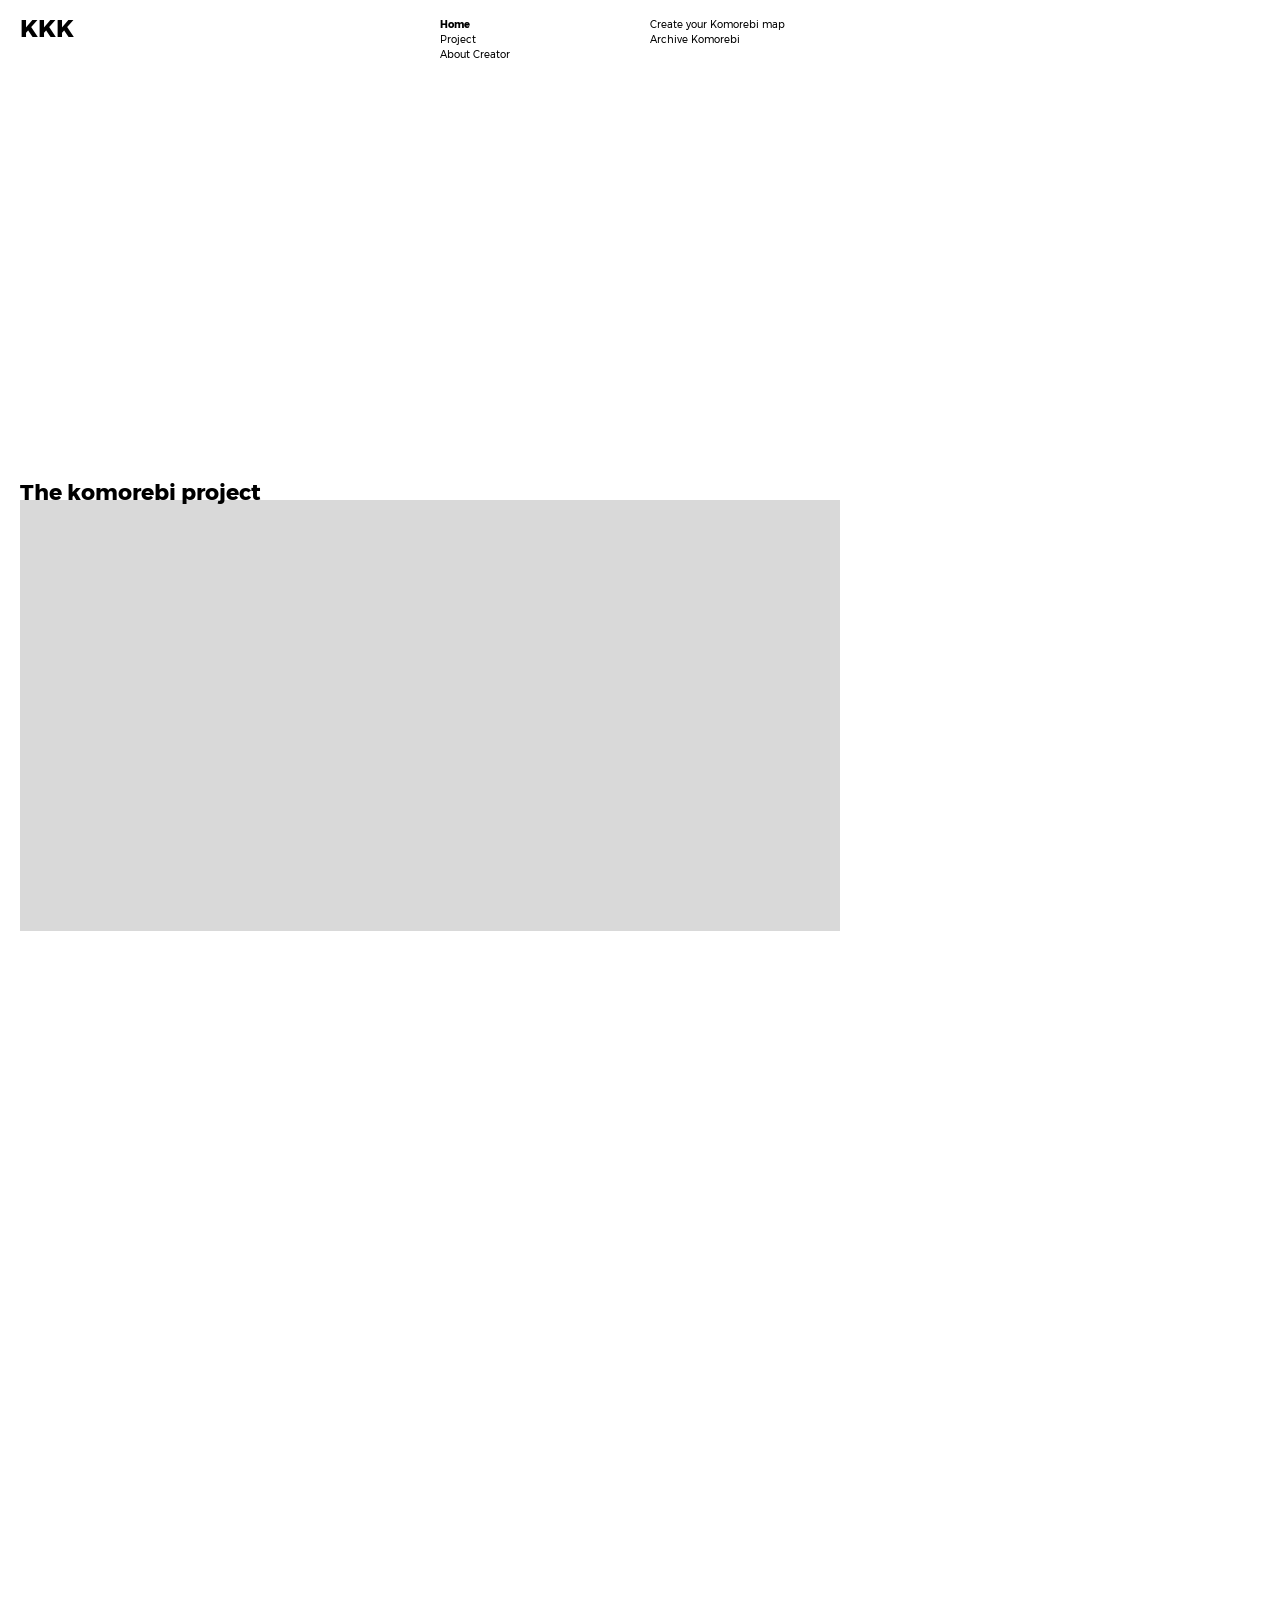
==== index.html @ c62bb5fe "Primer commit - KOMOREBI" ====
<!DOCTYPE html>
<html lang="en">

<head>
    <meta charset="UTF-8">
    <meta name="viewport" content="width=device-width, initial-scale=1.0">

    <title>KOMOREBI — Home</title>

    <link rel="stylesheet" href="style.css">
</head>

<body>

    <!-- ===================================
         NAVEGACIÓN PRINCIPAL
    =================================== -->

    <header class="cabecera">

        <a href="#home" class="logo">KKK</a>

        <nav class="navegacion">

            <div class="grupo-nav">
                <a href="#home" class="activo">Home</a>
                <a href="#project">Project</a>
                <a href="#creator">About Creator</a>
            </div>

            <div class="grupo-nav">
                <a href="generador-mapas/index.html">
                    Create your Komorebi map
                </a>
                <a href="archivo/index.html">Archive Komorebi</a>
            </div>

        </nav>

    </header>

    <main>

        <!-- ===================================
             SECCIÓN 01 — HOME
        =================================== -->

        <section id="home" class="seccion-home">

            <div class="contenido-home">

                <h1>The komorebi project</h1>

                <div class="imagen-home"></div>

            </div>

        </section>

        <!-- ===================================
             SECCIÓN 02 — PROJECT
        =================================== -->

        <section id="project" class="seccion-pendiente">
            <!-- Contenido pendiente -->
        </section>

        <!-- ===================================
             SECCIÓN 03 — ABOUT CREATOR
        =================================== -->

        <section id="creator" class="seccion-pendiente">
            <!-- Contenido pendiente -->
        </section>

    </main>

</body>

</html>
---- style.css ----
/* ===================================
   TIPOGRAFÍAS
=================================== */

@font-face {
    font-family: "Gontserrat";
    src: url("fuentes/Gontserrat-Regular.ttf");
    font-weight: 400;
}

@font-face {
    font-family: "Gontserrat";
    src: url("fuentes/Gontserrat-Bold.ttf");
    font-weight: 700;
}

@font-face {
    font-family: "CxMono";
    src: url("fuentes/CxMonoTrial-Regular.ttf");
    font-weight: 400;
}

@font-face {
    font-family: "CxMono";
    src: url("fuentes/CxMonoTrial-Medium.ttf");
    font-weight: 500;
}


/* ===================================
   CONFIGURACIÓN GENERAL
=================================== */

* {
    box-sizing: border-box;
}

html {
    scroll-behavior: smooth;
}

body {
    margin: 0;
    background: #ffffff;
    color: #000000;
    font-family: "Gontserrat", sans-serif;
}

a {
    color: inherit;
    text-decoration: none;
}


/* ===================================
   CABECERA
=================================== */

.cabecera {
    position: absolute;
    top: 0;
    left: 0;

    width: 100%;
    padding: 17px 20px 0;

    display: grid;
    grid-template-columns: repeat(6, minmax(0, 1fr));
    column-gap: 20px;

    align-items: start;
    z-index: 10;
}

.logo {
    grid-column: 1 / 2;

    font-size: 24px;
    font-weight: 700;
    line-height: 1;
}

.navegacion {
    grid-column: 3 / 7;

    display: grid;
    grid-template-columns: repeat(4, minmax(0, 1fr));
    column-gap: 20px;
}

.grupo-nav {
    display: flex;
    flex-direction: column;
    align-items: flex-start;
}

.grupo-nav:first-child {
    grid-column: 1 / 2;
}

.grupo-nav:last-child {
    grid-column: 2 / 4;
}

.grupo-nav a {
    font-size: 10px;
    font-weight: 400;
    line-height: 15px;
    white-space: nowrap;
}

.grupo-nav a.activo {
    font-weight: 700;
}


/* ===================================
   SECCIÓN HOME
=================================== */

.seccion-home {
    min-height: 100vh;
    padding: 0 20px;

    display: grid;
    grid-template-columns: repeat(6, minmax(0, 1fr));
    column-gap: 20px;
}

.contenido-home {
    grid-column: 1 / 5;

    padding-top: 53.5vh;
}

.contenido-home h1 {
    margin: 0;

    font-size: 22px;
    font-weight: 700;
    line-height: 1;
}

.imagen-home {
    width: 100%;
    aspect-ratio: 870 / 458;

    background-color: #d9d9d9;

    margin-top: -4px;
}


/* ===================================
   SECCIONES FUTURAS
=================================== */

.seccion-pendiente {
    min-height: 100vh;
}


/* ===================================
   ADAPTACIÓN A PANTALLAS PEQUEÑAS
=================================== */

@media (max-width: 800px) {

    .cabecera {
        grid-template-columns: 1fr;
        row-gap: 24px;
        padding: 20px;
    }

    .navegacion {
        grid-column: 1;
        grid-template-columns: 1fr 1fr;
        gap: 20px;
    }

    .grupo-nav:first-child {
        grid-column: 1;
    }

    .grupo-nav:last-child {
        grid-column: 2;
    }

    .grupo-nav a {
        white-space: normal;
    }

    .seccion-home {
        grid-template-columns: 1fr;
    }

    .contenido-home {
        grid-column: 1;
        padding-top: 45vh;
    }
}
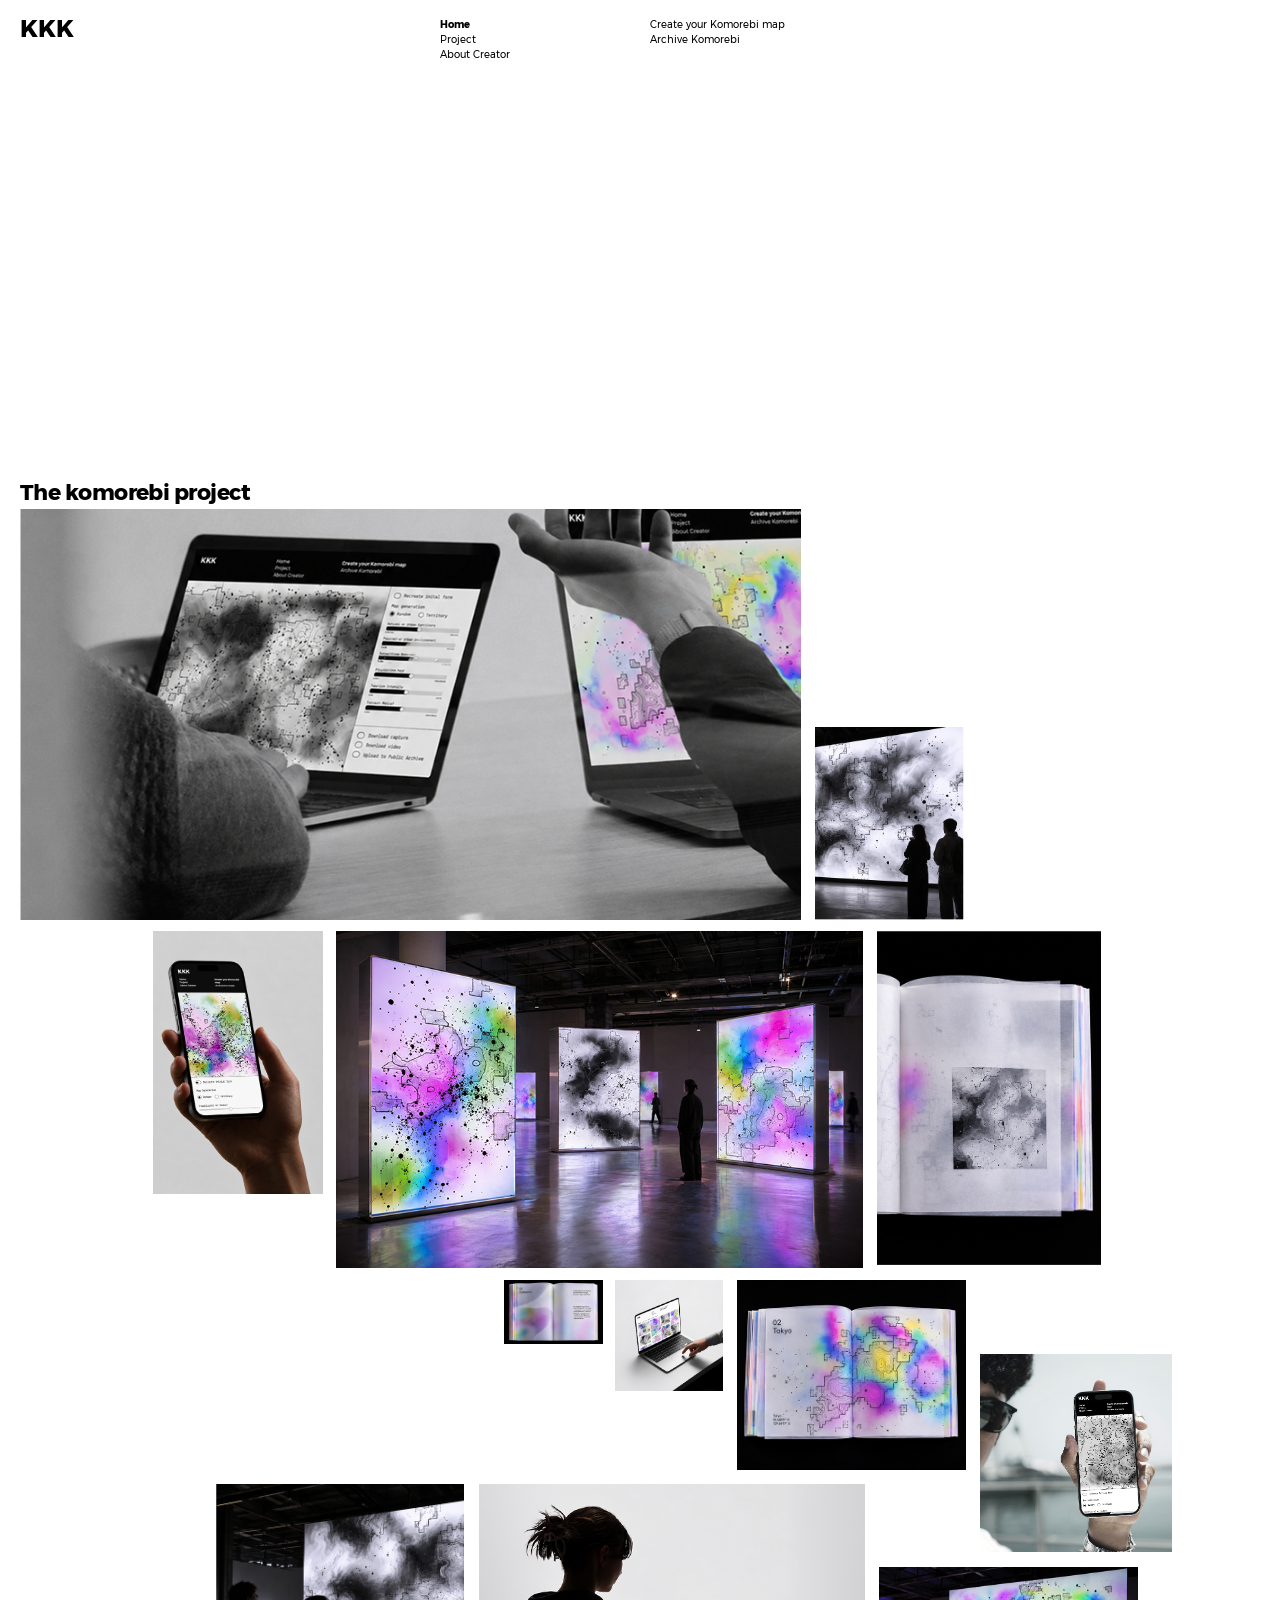
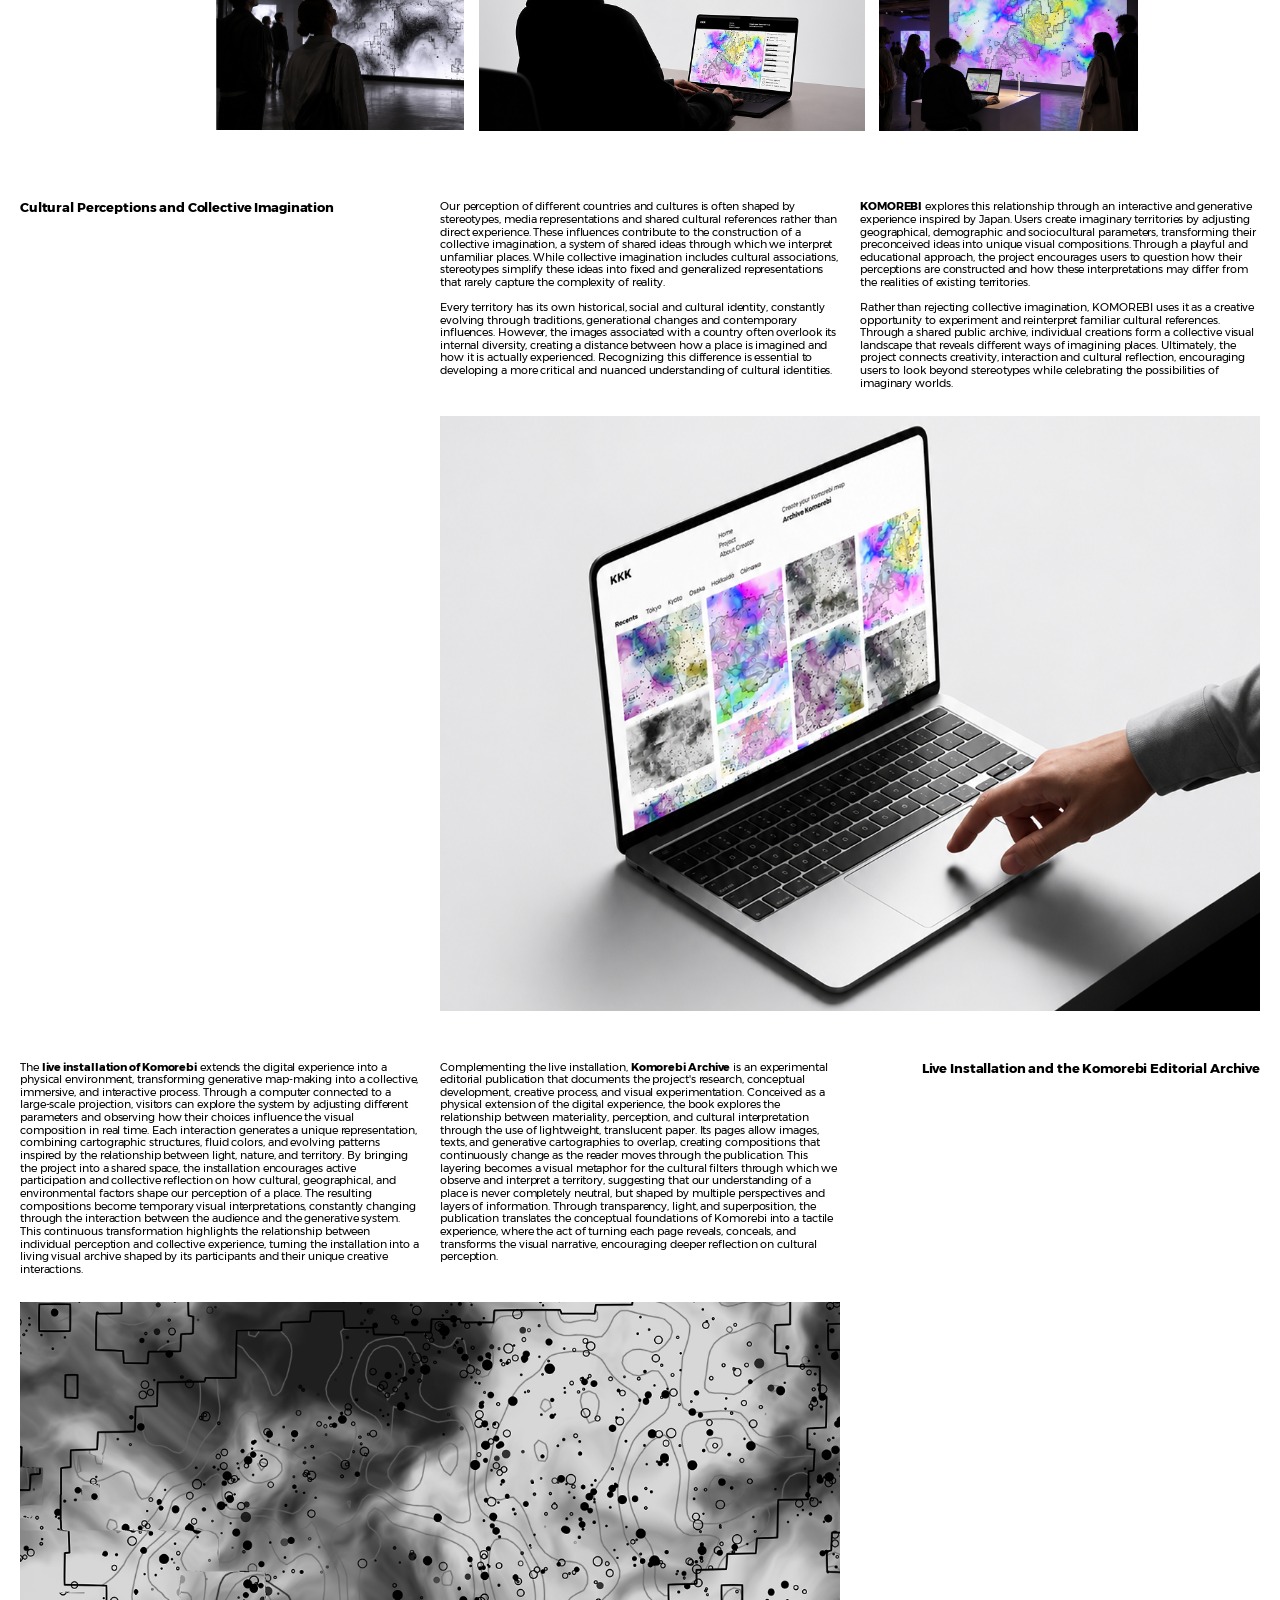
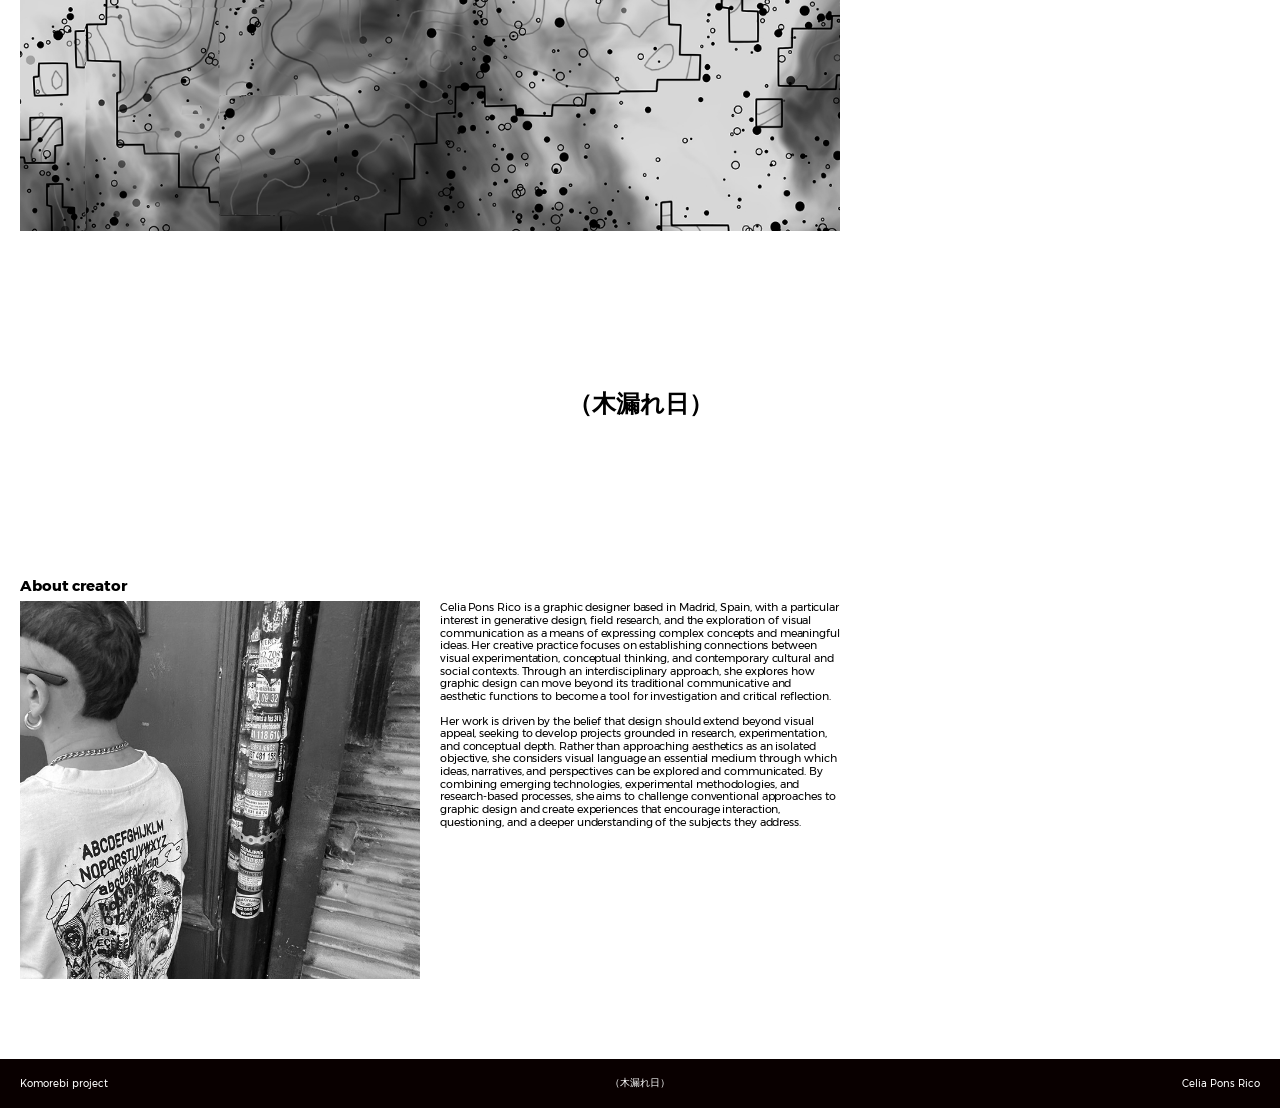
==== commit 5f6de42c: "Actualizacion completa de KOMOREBI" ====
--- a/index.html
+++ b/index.html
@@ -9,22 +9,21 @@
     <title>KOMOREBI — Home</title>
 
     <link rel="stylesheet" href="style.css">
+    <script src="home.js" defer></script>
 </head>
 
 <body>
 
-    <!-- ===================================
-         NAVEGACIÓN PRINCIPAL
-    =================================== -->
-
-    <header class="cabecera">
+    <!-- NAVEGACIÓN PRINCIPAL -->
+
+    <header class="cabecera" id="top">
 
         <a href="#home" class="logo">KKK</a>
 
-        <nav class="navegacion">
+        <nav class="navegacion" aria-label="Main navigation">
 
             <div class="grupo-nav">
-                <a href="#home" class="activo">Home</a>
+                <a href="#home" class="activo" aria-current="page">Home</a>
                 <a href="#project">Project</a>
                 <a href="#creator">About Creator</a>
             </div>
@@ -33,7 +32,10 @@
                 <a href="generador-mapas/index.html">
                     Create your Komorebi map
                 </a>
-                <a href="archivo/index.html">Archive Komorebi</a>
+
+                <a href="archivo/index.html">
+                    Archive Komorebi
+                </a>
             </div>
 
         </nav>
@@ -42,40 +44,415 @@
 
     <main>
 
-        <!-- ===================================
-             SECCIÓN 01 — HOME
-        =================================== -->
-
-        <section id="home" class="seccion-home">
-
-            <div class="contenido-home">
-
-                <h1>The komorebi project</h1>
-
-                <div class="imagen-home"></div>
+        <!-- SECCIÓN 01 — HOME -->
+
+        <section id="home" class="seccion-home contenedor">
+
+            <h1>The komorebi project</h1>
+
+            <div
+                class="collage"
+                aria-label="Visual overview of the Komorebi project">
+
+                <div class="collage-mapa-fondo" aria-hidden="true"></div>
+
+                <img
+                    class="collage-01"
+                    src="imagenes/collage/home-collage-01.jpg"
+                    alt="Komorebi project on digital devices">
+
+                <img
+                    class="collage-02"
+                    src="imagenes/collage/home-collage-02.jpg"
+                    alt="Komorebi mobile experience"
+                    loading="lazy">
+
+                <img
+                    class="collage-03"
+                    src="imagenes/collage/home-collage-03.jpg"
+                    alt="Komorebi installation"
+                    loading="lazy">
+
+                <img
+                    class="collage-04"
+                    src="imagenes/collage/home-collage-04.jpg"
+                    alt="Komorebi editorial archive"
+                    loading="lazy">
+
+                <img
+                    class="collage-05"
+                    src="imagenes/collage/home-collage-05.jpg"
+                    alt="Komorebi digital detail"
+                    loading="lazy">
+
+                <img
+                    class="collage-06"
+                    src="imagenes/collage/home-collage-06.jpg"
+                    alt="Komorebi printed publication"
+                    loading="lazy">
+
+                <img
+                    class="collage-07"
+                    src="imagenes/collage/home-collage-07.jpg"
+                    alt="Komorebi on a smartphone"
+                    loading="lazy">
+
+                <img
+                    class="collage-08"
+                    src="imagenes/collage/home-collage-08.jpg"
+                    alt="Monochrome installation"
+                    loading="lazy">
+
+                <img
+                    class="collage-09"
+                    src="imagenes/collage/home-collage-09.jpg"
+                    alt="Visitor interacting with Komorebi"
+                    loading="lazy">
+
+                <img
+                    class="collage-10"
+                    src="imagenes/collage/home-collage-10.jpg"
+                    alt="Projected Komorebi maps"
+                    loading="lazy">
+
+                <img
+                    class="collage-11"
+                    src="imagenes/collage/home-collage-11.jpg"
+                    alt="Additional Komorebi detail"
+                    loading="lazy">
+
+                <img
+                    class="collage-12"
+                    src="imagenes/collage/home-collage-12.jpg"
+                    alt="Additional installation detail"
+                    loading="lazy">
 
             </div>
 
         </section>
 
-        <!-- ===================================
-             SECCIÓN 02 — PROJECT
-        =================================== -->
-
-        <section id="project" class="seccion-pendiente">
-            <!-- Contenido pendiente -->
+        <div class="espacio-despues-collage" aria-hidden="true"></div>
+
+        <!-- SECCIÓN 02 — PROJECT -->
+
+        <section id="project" class="seccion-proyecto contenedor">
+
+            <div class="texto-editorial">
+
+                <h2>Cultural Perceptions and Collective Imagination</h2>
+
+                <div class="texto-columnas">
+
+                    <div>
+
+                        <p>
+                            Our perception of different countries and cultures
+                            is often shaped by stereotypes, media
+                            representations and shared cultural references
+                            rather than direct experience. These influences
+                            contribute to the construction of a collective
+                            imagination, a system of shared ideas through
+                            which we interpret unfamiliar places. While
+                            collective imagination includes cultural
+                            associations, stereotypes simplify these ideas
+                            into fixed and generalized representations that
+                            rarely capture the complexity of reality.
+                        </p>
+
+                        <p>
+                            Every territory has its own historical, social and
+                            cultural identity, constantly evolving through
+                            traditions, generational changes and contemporary
+                            influences. However, the images associated with
+                            a country often overlook its internal diversity,
+                            creating a distance between how a place is
+                            imagined and how it is actually experienced.
+                            Recognizing this difference is essential to
+                            developing a more critical and nuanced
+                            understanding of cultural identities.
+                        </p>
+
+                    </div>
+
+                    <div>
+
+                        <p>
+                            <strong>KOMOREBI</strong> explores this relationship
+                            through an interactive and generative experience
+                            inspired by Japan. Users create imaginary
+                            territories by adjusting geographical, demographic
+                            and sociocultural parameters, transforming their
+                            preconceived ideas into unique visual compositions.
+                            Through a playful and educational approach,
+                            the project encourages users to question how
+                            their perceptions are constructed and how these
+                            interpretations may differ from the realities
+                            of existing territories.
+                        </p>
+
+                        <p>
+                            Rather than rejecting collective imagination,
+                            KOMOREBI uses it as a creative opportunity to
+                            experiment and reinterpret familiar cultural
+                            references. Through a shared public archive,
+                            individual creations form a collective visual
+                            landscape that reveals different ways of imagining
+                            places. Ultimately, the project connects
+                            creativity, interaction and cultural reflection,
+                            encouraging users to look beyond stereotypes
+                            while celebrating the possibilities of
+                            imaginary worlds.
+                        </p>
+
+                    </div>
+
+                </div>
+
+            </div>
+
+            <!-- CARRUSEL 01 — ORDENADOR -->
+
+            <div
+                class="carrusel carrusel-uno"
+                data-carousel="uno"
+                aria-label="Komorebi digital archive slideshow">
+
+                <img
+                    src="imagenes/carrusel_uno/home-slider-01-01.jpg"
+                    alt="Komorebi archive displayed on a laptop">
+
+            </div>
+
+            <!-- INSTALACIÓN Y ARCHIVO EDITORIAL -->
+
+            <div class="bloque-instalacion">
+
+                <h2>Live Installation and the Komorebi Editorial Archive</h2>
+
+                <div class="texto-columnas">
+
+                    <p>
+                        The <strong>live installation of Komorebi</strong>
+                        extends the digital experience into a physical
+                        environment, transforming generative map-making
+                        into a collective, immersive, and interactive
+                        process. Through a computer connected to a
+                        large-scale projection, visitors can explore the
+                        system by adjusting different parameters and
+                        observing how their choices influence the visual
+                        composition in real time. Each interaction generates
+                        a unique representation, combining cartographic
+                        structures, fluid colors, and evolving patterns
+                        inspired by the relationship between light, nature,
+                        and territory. By bringing the project into a shared
+                        space, the installation encourages active
+                        participation and collective reflection on how
+                        cultural, geographical, and environmental factors
+                        shape our perception of a place. The resulting
+                        compositions become temporary visual
+                        interpretations, constantly changing through the
+                        interaction between the audience and the generative
+                        system. This continuous transformation highlights
+                        the relationship between individual perception and
+                        collective experience, turning the installation into
+                        a living visual archive shaped by its participants
+                        and their unique creative interactions.
+                    </p>
+
+                    <p>
+                        Complementing the live installation,
+                        <strong>Komorebi Archive</strong> is an experimental
+                        editorial publication that documents the project's
+                        research, conceptual development, creative process,
+                        and visual experimentation. Conceived as a physical
+                        extension of the digital experience, the book
+                        explores the relationship between materiality,
+                        perception, and cultural interpretation through
+                        the use of lightweight, translucent paper. Its
+                        pages allow images, texts, and generative
+                        cartographies to overlap, creating compositions
+                        that continuously change as the reader moves
+                        through the publication. This layering becomes
+                        a visual metaphor for the cultural filters through
+                        which we observe and interpret a territory,
+                        suggesting that our understanding of a place is
+                        never completely neutral, but shaped by multiple
+                        perspectives and layers of information. Through
+                        transparency, light, and superposition, the
+                        publication translates the conceptual foundations
+                        of Komorebi into a tactile experience, where the
+                        act of turning each page reveals, conceals, and
+                        transforms the visual narrative, encouraging
+                        deeper reflection on cultural perception.
+                    </p>
+
+                </div>
+
+            </div>
+
+            <!-- CARRUSEL 02 — MAPAS -->
+
+            <div
+                class="carrusel carrusel-dos"
+                data-carousel="dos"
+                aria-label="Generative monochrome map slideshow">
+
+                <img
+                    src="imagenes/carrusel_dos/home-slider-02-01.jpg"
+                    alt="Monochrome generative map">
+
+            </div>
+
+            <!-- ELEMENTO JAPONÉS -->
+
+            <div class="kanji" lang="ja">
+                （木漏れ日）
+            </div>
+
         </section>
 
-        <!-- ===================================
-             SECCIÓN 03 — ABOUT CREATOR
-        =================================== -->
-
-        <section id="creator" class="seccion-pendiente">
-            <!-- Contenido pendiente -->
+        <!-- SECCIÓN 03 — ABOUT CREATOR -->
+
+        <section id="creator" class="seccion-creator contenedor">
+
+            <h2>About creator</h2>
+
+            <div class="creator-layout">
+
+                <img
+                    class="creator-foto"
+                    src="imagenes/img-about-creator.jpg"
+                    alt="Portrait of Celia Pons Rico"
+                    loading="lazy">
+
+                <div class="creator-texto">
+
+                    <p>
+                        Celia Pons Rico is a graphic designer based in
+                        Madrid, Spain, with a particular interest in
+                        generative design, field research, and the
+                        exploration of visual communication as a means
+                        of expressing complex concepts and meaningful
+                        ideas. Her creative practice focuses on
+                        establishing connections between visual
+                        experimentation, conceptual thinking, and
+                        contemporary cultural and social contexts.
+                        Through an interdisciplinary approach, she
+                        explores how graphic design can move beyond
+                        its traditional communicative and aesthetic
+                        functions to become a tool for investigation
+                        and critical reflection.
+                    </p>
+
+                    <p>
+                        Her work is driven by the belief that design
+                        should extend beyond visual appeal, seeking to
+                        develop projects grounded in research,
+                        experimentation, and conceptual depth. Rather
+                        than approaching aesthetics as an isolated
+                        objective, she considers visual language an
+                        essential medium through which ideas, narratives,
+                        and perspectives can be explored and communicated.
+                        By combining emerging technologies, experimental
+                        methodologies, and research-based processes,
+                        she aims to challenge conventional approaches
+                        to graphic design and create experiences that
+                        encourage interaction, questioning, and a deeper
+                        understanding of the subjects they address.
+                    </p>
+
+                </div>
+
+            </div>
+
         </section>
 
     </main>
 
+    <!-- PIE DE PÁGINA -->
+
+    <footer class="pie-pagina">
+
+        <span>Komorebi project</span>
+
+        <span lang="ja">（木漏れ日）</span>
+
+        <span>Celia Pons Rico</span>
+
+    </footer>
+
+    <!-- INTERACCIÓN DEL MAPA DE FONDO DEL COLLAGE -->
+
+    <script>
+        document.addEventListener("DOMContentLoaded", () => {
+            const collage = document.querySelector(".collage");
+            const mapa = collage?.querySelector(".collage-mapa-fondo");
+            const home = document.querySelector(".seccion-home");
+            const cabecera = document.querySelector(".cabecera");
+
+            if (!collage || !mapa || !home) return;
+            if (!window.matchMedia("(hover: hover)").matches) return;
+
+            const imagenesCollage = Array.from(
+                collage.querySelectorAll("img")
+            );
+
+            function actualizarPosicion(evento) {
+                const rectMapa = mapa.getBoundingClientRect();
+
+                const x = evento.clientX - rectMapa.left;
+                const y = evento.clientY - rectMapa.top;
+
+                collage.style.setProperty("--mapa-x", `${x}px`);
+                collage.style.setProperty("--mapa-y", `${y}px`);
+            }
+
+            function comprobarCursor(evento) {
+                const rectMapa = mapa.getBoundingClientRect();
+
+                const limiteSuperior = cabecera
+                    ? cabecera.getBoundingClientRect().bottom
+                    : rectMapa.top;
+
+                const limiteInferior = Math.max(
+                    collage.getBoundingClientRect().bottom,
+                    ...imagenesCollage.map(
+                        imagen => imagen.getBoundingClientRect().bottom
+                    )
+                );
+
+                const dentroHorizontal =
+                    evento.clientX >= rectMapa.left &&
+                    evento.clientX <= rectMapa.right;
+
+                const dentroVertical =
+                    evento.clientY >= limiteSuperior &&
+                    evento.clientY <= limiteInferior;
+
+                if (dentroHorizontal && dentroVertical) {
+                    actualizarPosicion(evento);
+                    collage.classList.add("mapa-activo");
+                } else {
+                    collage.classList.remove("mapa-activo");
+                }
+            }
+
+            document.addEventListener("pointermove", evento => {
+                if (evento.pointerType === "touch") return;
+
+                comprobarCursor(evento);
+            }, { passive: true });
+
+            document.addEventListener("pointerleave", () => {
+                collage.classList.remove("mapa-activo");
+            });
+
+            window.addEventListener("blur", () => {
+                collage.classList.remove("mapa-activo");
+            });
+        });
+    </script>
+
 </body>
 
 </html>
--- a/style.css
+++ b/style.css
@@ -5,32 +5,41 @@
 
 @font-face {
     font-family: "Gontserrat";
-    src: url("fuentes/Gontserrat-Regular.ttf");
+    src: url("fuentes/Gontserrat-Regular.ttf") format("truetype");
     font-weight: 400;
+    font-display: swap;
 }
 
 @font-face {
     font-family: "Gontserrat";
-    src: url("fuentes/Gontserrat-Bold.ttf");
+    src: url("fuentes/Gontserrat-Bold.ttf") format("truetype");
     font-weight: 700;
+    font-display: swap;
 }
 
 @font-face {
     font-family: "CxMono";
-    src: url("fuentes/CxMonoTrial-Regular.ttf");
+    src: url("fuentes/CxMonoTrial-Regular.ttf") format("truetype");
     font-weight: 400;
+    font-display: swap;
 }
 
 @font-face {
     font-family: "CxMono";
-    src: url("fuentes/CxMonoTrial-Medium.ttf");
+    src: url("fuentes/CxMonoTrial-Medium.ttf") format("truetype");
     font-weight: 500;
-}
-
+    font-display: swap;
+}
 
 /* ===================================
    CONFIGURACIÓN GENERAL
 =================================== */
+
+:root {
+    --margen: 20px;
+    --calle: 20px;
+    --columnas: repeat(6, minmax(0, 1fr));
+}
 
 * {
     box-sizing: border-box;
@@ -38,13 +47,23 @@
 
 html {
     scroll-behavior: smooth;
+    scrollbar-width: none;
+    -ms-overflow-style: none;
+}
+
+html::-webkit-scrollbar,
+body::-webkit-scrollbar {
+    display: none;
 }
 
 body {
     margin: 0;
     background: #ffffff;
     color: #000000;
-    font-family: "Gontserrat", sans-serif;
+    font-family: "Gontserrat", Arial, sans-serif;
+    -webkit-font-smoothing: antialiased;
+    scrollbar-width: none;
+    -ms-overflow-style: none;
 }
 
 a {
@@ -52,6 +71,20 @@
     text-decoration: none;
 }
 
+img {
+    display: block;
+    max-width: 100%;
+}
+
+p,
+h1,
+h2 {
+    margin: 0;
+}
+
+.contenedor {
+    margin-inline: var(--margen);
+}
 
 /* ===================================
    CABECERA
@@ -61,21 +94,19 @@
     position: absolute;
     top: 0;
     left: 0;
-
-    width: 100%;
-    padding: 17px 20px 0;
+    right: 0;
+    z-index: 20;
 
     display: grid;
-    grid-template-columns: repeat(6, minmax(0, 1fr));
-    column-gap: 20px;
-
-    align-items: start;
-    z-index: 10;
+    grid-template-columns: var(--columnas);
+    column-gap: var(--calle);
+
+    padding: 17px var(--margen) 25px;
+    background: #ffffff;
 }
 
 .logo {
     grid-column: 1 / 2;
-
     font-size: 24px;
     font-weight: 700;
     line-height: 1;
@@ -83,10 +114,9 @@
 
 .navegacion {
     grid-column: 3 / 7;
-
     display: grid;
     grid-template-columns: repeat(4, minmax(0, 1fr));
-    column-gap: 20px;
+    column-gap: var(--calle);
 }
 
 .grupo-nav {
@@ -114,69 +144,637 @@
     font-weight: 700;
 }
 
-
 /* ===================================
    SECCIÓN HOME
 =================================== */
 
 .seccion-home {
-    min-height: 100vh;
-    padding: 0 20px;
-
-    display: grid;
-    grid-template-columns: repeat(6, minmax(0, 1fr));
-    column-gap: 20px;
-}
-
-.contenido-home {
-    grid-column: 1 / 5;
-
     padding-top: 53.5vh;
 }
 
-.contenido-home h1 {
-    margin: 0;
-
+.seccion-home h1 {
     font-size: 22px;
     font-weight: 700;
     line-height: 1;
-}
-
-.imagen-home {
+    letter-spacing: -0.025em;
+    margin-bottom: 5px;
+}
+
+/* ===================================
+   COLLAGE — DESKTOP
+=================================== */
+
+.collage {
+    --mapa-x: 50%;
+    --mapa-y: 50%;
+    --mapa-radio: 220px;
+
+    position: relative;
     width: 100%;
+    aspect-ratio: 1.32;
+    margin-bottom: clamp(65px, 8vw, 150px);
+
+    isolation: isolate;
+    overflow: visible;
+}
+
+.collage img {
+    position: absolute;
+    display: block;
+    height: auto;
+    max-width: none;
+    object-fit: cover;
+    z-index: 1;
+}
+
+.collage .collage-01 {
+    left: 0;
+    top: 0;
+    width: 63%;
     aspect-ratio: 870 / 458;
-
-    background-color: #d9d9d9;
-
-    margin-top: -4px;
-}
-
-
-/* ===================================
-   SECCIONES FUTURAS
-=================================== */
-
-.seccion-pendiente {
-    min-height: 100vh;
-}
-
-
-/* ===================================
-   ADAPTACIÓN A PANTALLAS PEQUEÑAS
-=================================== */
-
-@media (max-width: 800px) {
+}
+
+.collage .collage-02 {
+    left: 10.7%;
+    top: 45%;
+    width: 13.7%;
+}
+
+.collage .collage-03 {
+    left: 25.5%;
+    top: 45%;
+    width: 42.5%;
+}
+
+.collage .collage-04 {
+    left: 69.15%;
+    top: 45%;
+    width: 18%;
+}
+
+.collage .collage-05 {
+    left: 48%;
+    top: 82.1%;
+    width: 8.7%;
+}
+
+.collage .collage-06 {
+    left: 57.8%;
+    top: 82.1%;
+    width: 18.5%;
+}
+
+.collage .collage-07 {
+    left: 77.4%;
+    top: 90%;
+    width: 15.5%;
+}
+
+.collage .collage-08 {
+    left: 64.1%;
+    top: 23.3%;
+    width: 12%;
+}
+
+.collage .collage-09 {
+    left: 39%;
+    top: 82.1%;
+    width: 8%;
+}
+
+.collage .collage-10 {
+    left: 15.8%;
+    top: 103.75%;
+    width: 20%;
+}
+
+.collage .collage-11 {
+    left: 37%;
+    top: 103.85%;
+    width: 31.15%;
+}
+
+.collage .collage-12 {
+    left: 69.25%;
+    top: 112.7%;
+    width: 20.9%;
+}
+
+/* ===================================
+   MAPA INTERACTIVO DEL COLLAGE
+=================================== */
+
+.collage-mapa-fondo {
+    position: absolute;
+
+    left: calc(-1 * var(--margen));
+    right: calc(-1 * var(--margen));
+    top: calc(-53.5vh + 25px);
+    bottom: -330px;
+
+    z-index: 0;
+
+    background-image: url("imagenes/mapa-fondo.jpg");
+    background-position: center;
+    background-repeat: no-repeat;
+    background-size: cover;
+
+    pointer-events: none;
+    opacity: 0;
+
+    -webkit-mask-image: radial-gradient(
+        circle var(--mapa-radio) at var(--mapa-x) var(--mapa-y),
+        #000 0%,
+        #000 30%,
+        rgba(0, 0, 0, 0.85) 48%,
+        rgba(0, 0, 0, 0.45) 72%,
+        transparent 100%
+    );
+
+    mask-image: radial-gradient(
+        circle var(--mapa-radio) at var(--mapa-x) var(--mapa-y),
+        #000 0%,
+        #000 30%,
+        rgba(0, 0, 0, 0.85) 48%,
+        rgba(0, 0, 0, 0.45) 72%,
+        transparent 100%
+    );
+
+    transition: opacity 0.2s ease;
+}
+
+.collage.mapa-activo .collage-mapa-fondo {
+    opacity: 1;
+}
+
+.espacio-despues-collage {
+    height: 250px;
+}
+
+/* ===================================
+   SECCIÓN PROJECT
+=================================== */
+
+.seccion-proyecto {
+    display: grid;
+    grid-template-columns: var(--columnas);
+    column-gap: var(--calle);
+}
+
+/* ===================================
+   TEXTO EDITORIAL
+=================================== */
+
+.texto-editorial {
+    grid-column: 1 / -1;
+
+    display: grid;
+    grid-template-columns: var(--columnas);
+    column-gap: var(--calle);
+    align-items: start;
+
+    margin-bottom: 27px;
+}
+
+.texto-editorial h2 {
+    grid-column: 1 / 3;
+    font-size: 13px;
+    font-weight: 700;
+    line-height: 1.15;
+    letter-spacing: -0.01em;
+}
+
+.texto-editorial .texto-columnas {
+    grid-column: 3 / 7;
+
+    display: grid;
+    grid-template-columns: repeat(2, minmax(0, 1fr));
+    column-gap: var(--calle);
+    align-items: start;
+}
+
+.texto-columnas {
+    display: grid;
+    grid-template-columns: repeat(2, minmax(0, 1fr));
+    gap: var(--calle);
+}
+
+.texto-columnas p,
+.creator-texto p {
+    font-size: 11px;
+    line-height: 1.15;
+    letter-spacing: -0.008em;
+}
+
+.texto-columnas p + p,
+.creator-texto p + p {
+    margin-top: 1.1em;
+}
+
+/* ===================================
+   CARRUSELES AUTOMÁTICOS
+=================================== */
+
+.carrusel {
+    position: relative;
+    overflow: hidden;
+    background: #eeeeee;
+}
+
+.carrusel img {
+    position: absolute;
+    inset: 0;
+
+    width: 100%;
+    height: 100%;
+    object-fit: cover;
+
+    opacity: 0;
+    transition: opacity 0.8s ease;
+}
+
+.carrusel img.visible {
+    opacity: 1;
+}
+
+.carrusel-uno {
+    grid-column: 3 / 7;
+    width: 100%;
+    aspect-ratio: 1.38;
+    margin-bottom: 50px;
+}
+
+/* ===================================
+   INSTALACIÓN Y ARCHIVO EDITORIAL
+=================================== */
+
+.bloque-instalacion {
+    grid-column: 1 / -1;
+
+    display: grid;
+    grid-template-columns: var(--columnas);
+    column-gap: var(--calle);
+    align-items: start;
+
+    margin-bottom: 27px;
+}
+
+.bloque-instalacion h2 {
+    grid-column: 5 / 7;
+    grid-row: 1;
+
+    margin: 0;
+    text-align: right;
+    font-size: 13px;
+    font-weight: 700;
+    line-height: 1.15;
+    letter-spacing: -0.01em;
+}
+
+.bloque-instalacion .texto-columnas {
+    grid-column: 1 / 5;
+    grid-row: 1;
+
+    display: grid;
+    grid-template-columns: repeat(2, minmax(0, 1fr));
+    column-gap: var(--calle);
+    align-items: start;
+}
+
+.bloque-instalacion .texto-columnas p {
+    margin: 0;
+    font-size: 11px;
+    line-height: 1.15;
+    letter-spacing: -0.008em;
+}
+
+.bloque-instalacion .texto-columnas > :first-child {
+    grid-column: 1;
+}
+
+.bloque-instalacion .texto-columnas > :nth-child(2) {
+    grid-column: 2;
+    margin-top: 0;
+}
+
+/* ===================================
+   CARRUSEL 02
+=================================== */
+
+.carrusel-dos {
+    grid-column: 1 / 5;
+    width: 100%;
+    aspect-ratio: 1.55;
+}
+
+/* ===================================
+   ELEMENTO JAPONÉS
+=================================== */
+
+.kanji {
+    grid-column: 1 / -1;
+
+    display: flex;
+    justify-content: center;
+    align-items: center;
+
+    min-height: clamp(200px, 27vw, 420px);
+
+    font-size: 24px;
+    font-weight: 700;
+}
+
+/* ===================================
+   ABOUT CREATOR
+=================================== */
+
+.seccion-creator {
+    padding-bottom: 80px;
+}
+
+.seccion-creator h2 {
+    font-size: 15px;
+    font-weight: 700;
+    line-height: 1.15;
+    margin-bottom: 7px;
+}
+
+.creator-layout {
+    display: grid;
+    grid-template-columns: var(--columnas);
+    column-gap: var(--calle);
+    align-items: start;
+}
+
+.creator-foto {
+    grid-column: 1 / 3;
+    width: 100%;
+    height: auto;
+    aspect-ratio: 1.06;
+    object-fit: cover;
+}
+
+.creator-texto {
+    grid-column: 3 / 5;
+    min-width: 0;
+}
+
+.creator-texto p {
+    font-size: 11px;
+    line-height: 1.15;
+    letter-spacing: -0.008em;
+    margin: 0;
+    text-align: left;
+}
+
+.creator-texto p + p {
+    margin-top: 1.1em;
+}
+
+/* ===================================
+   FOOTER
+=================================== */
+
+.pie-pagina {
+    min-height: 49px;
+    padding: 15px var(--margen);
+
+    background: #090000;
+    color: #ffffff;
+
+    display: grid;
+    grid-template-columns: 1fr 1fr 1fr;
+    gap: 20px;
+    align-items: center;
+
+    font-size: 10px;
+}
+
+.pie-pagina span:nth-child(2) {
+    text-align: center;
+}
+
+.pie-pagina span:nth-child(3) {
+    text-align: right;
+}
+
+/* ===================================
+   TABLET — 701px A 1100px
+=================================== */
+
+@media (min-width: 701px) and (max-width: 1100px) {
+
+    :root {
+        --margen: 16px;
+        --calle: 14px;
+    }
+
+    .cabecera {
+        grid-template-columns: repeat(6, minmax(0, 1fr));
+    }
+
+    .navegacion {
+        grid-column: 3 / 7;
+    }
+
+    .grupo-nav a {
+        font-size: 10px;
+    }
+
+    .seccion-home {
+        padding-top: 40vh;
+    }
+
+    .seccion-home h1 {
+        font-size: 20px;
+    }
+
+    /* COLLAGE TABLET */
+
+    .collage {
+        --mapa-radio: 170px;
+
+        display: grid;
+        grid-template-columns: repeat(6, minmax(0, 1fr));
+        gap: 10px;
+        align-items: start;
+
+        aspect-ratio: auto;
+        margin-bottom: 0;
+    }
+
+    .collage img {
+        position: static;
+        width: 100%;
+        height: auto;
+        max-width: 100%;
+        aspect-ratio: auto;
+        object-fit: contain;
+    }
+
+    .collage .collage-01 {
+        grid-column: 1 / 5;
+        width: 100%;
+    }
+
+    .collage .collage-02 {
+        grid-column: 1 / 2;
+        width: 100%;
+    }
+
+    .collage .collage-03 {
+        grid-column: 2 / 5;
+        width: 100%;
+    }
+
+    .collage .collage-04 {
+        grid-column: 5 / 7;
+        width: 100%;
+    }
+
+    .collage .collage-05 {
+        grid-column: 3 / 4;
+        width: 100%;
+    }
+
+    .collage .collage-06 {
+        grid-column: 4 / 6;
+        width: 100%;
+    }
+
+    .collage .collage-07 {
+        grid-column: 6 / 7;
+        width: 100%;
+    }
+
+    .collage .collage-08 {
+        grid-column: 1 / 3;
+        width: 100%;
+    }
+
+    .collage .collage-09 {
+        grid-column: 3 / 4;
+        width: 100%;
+    }
+
+    .collage .collage-10 {
+        grid-column: 1 / 3;
+        width: 100%;
+    }
+
+    .collage .collage-11 {
+        grid-column: 3 / 5;
+        width: 100%;
+    }
+
+    .collage .collage-12 {
+        grid-column: 5 / 7;
+        width: 100%;
+    }
+
+    .collage-mapa-fondo {
+        top: calc(-40vh + 25px);
+    }
+
+    .espacio-despues-collage {
+        height: 90px;
+    }
+
+    /* TEXTOS */
+
+    .texto-editorial {
+        grid-template-columns: repeat(6, minmax(0, 1fr));
+        column-gap: var(--calle);
+    }
+
+    .texto-editorial h2 {
+        font-size: 12px;
+    }
+
+    .texto-columnas p,
+    .creator-texto p {
+        font-size: 11px;
+        line-height: 1.2;
+    }
+
+    /* CARRUSEL 01 */
+
+    .carrusel-uno {
+        grid-column: 3 / 7;
+        width: 100%;
+        aspect-ratio: 1.65;
+        margin-bottom: 50px;
+    }
+
+    /* INSTALACIÓN Y ARCHIVO */
+
+    .bloque-instalacion {
+        grid-column: 1 / -1;
+
+        display: grid;
+        grid-template-columns: repeat(6, minmax(0, 1fr));
+        column-gap: var(--calle);
+        align-items: start;
+    }
+
+    .bloque-instalacion h2 {
+        grid-column: 5 / 7;
+        grid-row: 1;
+        text-align: right;
+        font-size: 12px;
+    }
+
+    .bloque-instalacion .texto-columnas {
+        grid-column: 1 / 5;
+        grid-row: 1;
+
+        grid-template-columns: repeat(2, minmax(0, 1fr));
+        column-gap: var(--calle);
+    }
+
+    .bloque-instalacion .texto-columnas p {
+        font-size: 11px;
+        line-height: 1.2;
+    }
+
+    .carrusel-dos {
+        grid-column: 1 / 5;
+        width: 100%;
+    }
+
+    .seccion-creator h2 {
+        font-size: 13px;
+    }
+}
+
+/* ===================================
+   MÓVIL — HASTA 700px
+=================================== */
+
+@media (max-width: 700px) {
+
+    :root {
+        --margen: 14px;
+        --calle: 10px;
+    }
+
+    /* CABECERA */
 
     .cabecera {
         grid-template-columns: 1fr;
-        row-gap: 24px;
-        padding: 20px;
+        gap: 16px;
+        padding: 16px var(--margen) 25px;
+    }
+
+    .logo {
+        grid-column: 1;
+        font-size: 22px;
     }
 
     .navegacion {
         grid-column: 1;
         grid-template-columns: 1fr 1fr;
-        gap: 20px;
+        gap: 15px;
     }
 
     .grupo-nav:first-child {
@@ -188,15 +786,256 @@
     }
 
     .grupo-nav a {
+        font-size: 10px;
         white-space: normal;
     }
 
+    /* HOME */
+
     .seccion-home {
+        padding-top: 250px;
+    }
+
+    .seccion-home h1 {
+        font-size: 20px;
+        margin-bottom: 10px;
+    }
+
+    /* COLLAGE MÓVIL */
+
+    .collage {
+        --mapa-radio: 120px;
+
+        display: grid;
+        grid-template-columns: repeat(2, minmax(0, 1fr));
+        gap: 8px;
+        align-items: start;
+
+        aspect-ratio: auto;
+        margin-bottom: 0;
+    }
+
+    .collage img {
+        position: static;
+        width: 100%;
+        height: auto;
+        max-width: 100%;
+        aspect-ratio: auto;
+        object-fit: contain;
+    }
+
+    .collage .collage-01 {
+        grid-column: 1 / -1;
+        width: 100%;
+    }
+
+    .collage .collage-02 {
+        grid-column: 1;
+        width: 100%;
+    }
+
+    .collage .collage-03 {
+        grid-column: 1 / -1;
+        width: 100%;
+    }
+
+    .collage .collage-04 {
+        grid-column: 2;
+        width: 100%;
+    }
+
+    .collage .collage-05 {
+        grid-column: 1;
+        width: 100%;
+    }
+
+    .collage .collage-06 {
+        grid-column: 1 / -1;
+        width: 100%;
+    }
+
+    .collage .collage-07 {
+        grid-column: 2;
+        width: 100%;
+    }
+
+    .collage .collage-08 {
+        grid-column: 1;
+        width: 100%;
+    }
+
+    .collage .collage-09 {
+        grid-column: 2;
+        width: 100%;
+    }
+
+    .collage .collage-10 {
+        grid-column: 1;
+        width: 100%;
+    }
+
+    .collage .collage-11 {
+        grid-column: 1 / -1;
+        width: 100%;
+    }
+
+    .collage .collage-12 {
+        grid-column: 1 / -1;
+        width: 100%;
+    }
+
+    .collage-mapa-fondo {
+        top: -220px;
+    }
+
+    .espacio-despues-collage {
+        height: 65px;
+    }
+
+    /* PROJECT */
+
+    .seccion-proyecto {
         grid-template-columns: 1fr;
     }
 
-    .contenido-home {
+    .texto-editorial {
+        display: block;
+        margin-bottom: 30px;
+    }
+
+    .texto-editorial h2 {
+        font-size: 14px;
+        margin-bottom: 18px;
+    }
+
+    .texto-editorial .texto-columnas,
+    .texto-columnas {
+        display: grid;
+        grid-template-columns: 1fr;
+        gap: 20px;
+    }
+
+    .texto-columnas p,
+    .creator-texto p {
+        font-size: 13px;
+        line-height: 1.3;
+        letter-spacing: 0;
+    }
+
+    .texto-columnas p + p,
+    .creator-texto p + p {
+        margin-top: 1em;
+    }
+
+    /* CARRUSELES */
+
+    .carrusel-uno,
+    .carrusel-dos {
         grid-column: 1;
-        padding-top: 45vh;
-    }
-}
+        width: 100%;
+        aspect-ratio: 1.1;
+    }
+
+    .carrusel-uno {
+        margin-bottom: 30px;
+    }
+
+    /* INSTALACIÓN Y ARCHIVO */
+
+    .bloque-instalacion {
+        grid-column: 1;
+
+        display: flex;
+        flex-direction: column;
+        gap: 18px;
+
+        margin-bottom: 30px;
+    }
+
+    .bloque-instalacion h2 {
+        order: 0;
+        width: 100%;
+        text-align: right;
+        font-size: 14px;
+        line-height: 1.2;
+    }
+
+    .bloque-instalacion .texto-columnas {
+        order: 1;
+        width: 100%;
+
+        display: grid;
+        grid-template-columns: 1fr;
+        gap: 20px;
+    }
+
+    .bloque-instalacion .texto-columnas > :first-child,
+    .bloque-instalacion .texto-columnas > :nth-child(2) {
+        grid-column: 1;
+    }
+
+    .bloque-instalacion .texto-columnas p {
+        font-size: 13px;
+        line-height: 1.3;
+        letter-spacing: 0;
+    }
+
+    /* ELEMENTO JAPONÉS */
+
+    .kanji {
+        grid-column: 1;
+        min-height: 270px;
+        font-size: 18px;
+    }
+
+    /* ABOUT CREATOR */
+
+    .seccion-creator {
+        padding-bottom: 45px;
+    }
+
+    .seccion-creator h2 {
+        font-size: 14px;
+        margin-bottom: 10px;
+    }
+
+    .creator-layout {
+        display: block;
+    }
+
+    .creator-foto {
+        width: 100%;
+        aspect-ratio: 1.1;
+        margin-bottom: 20px;
+    }
+
+    /* FOOTER */
+
+    .pie-pagina {
+        font-size: 9px;
+        gap: 8px;
+        padding: 15px var(--margen);
+    }
+}
+
+/* ===================================
+   ACCESIBILIDAD
+=================================== */
+
+@media (hover: none) {
+    .collage-mapa-fondo {
+        display: none;
+    }
+}
+
+@media (prefers-reduced-motion: reduce) {
+
+    html {
+        scroll-behavior: auto;
+    }
+
+    .carrusel img,
+    .collage-mapa-fondo {
+        transition: none;
+    }
+}
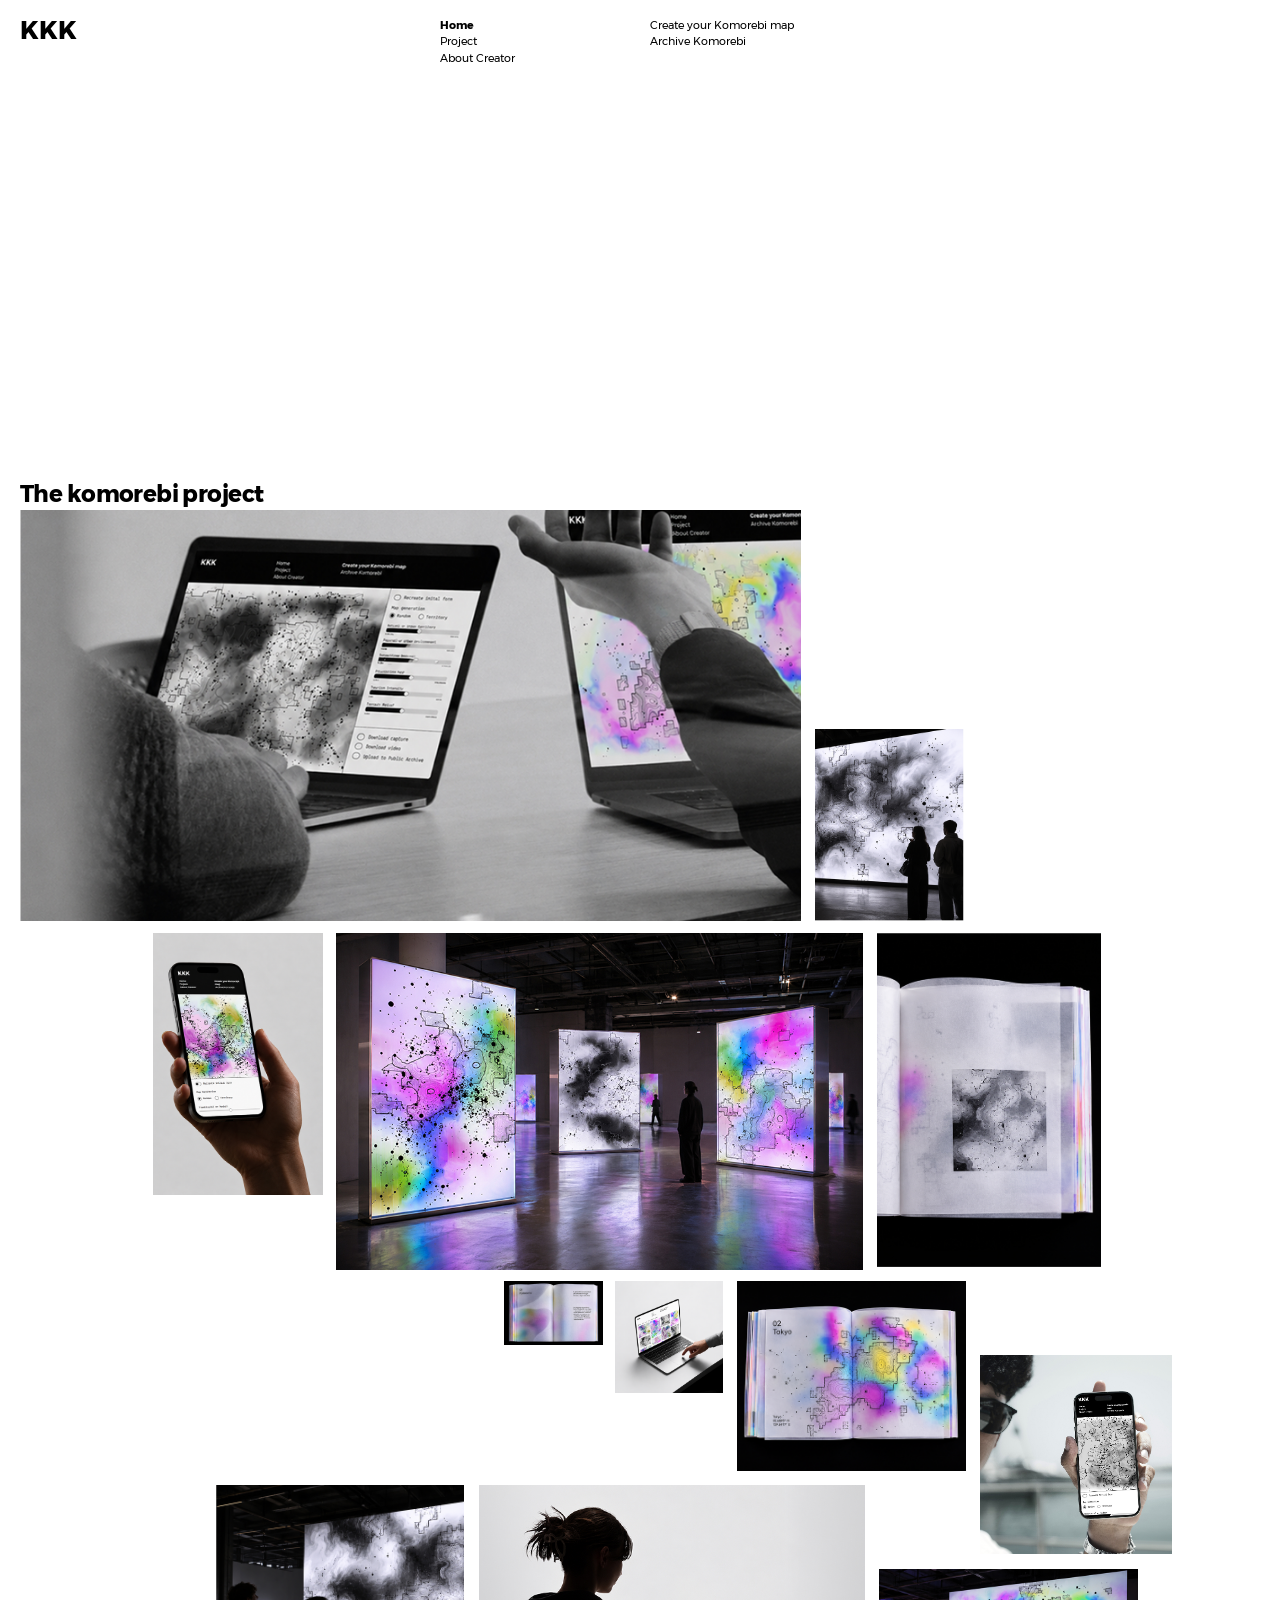
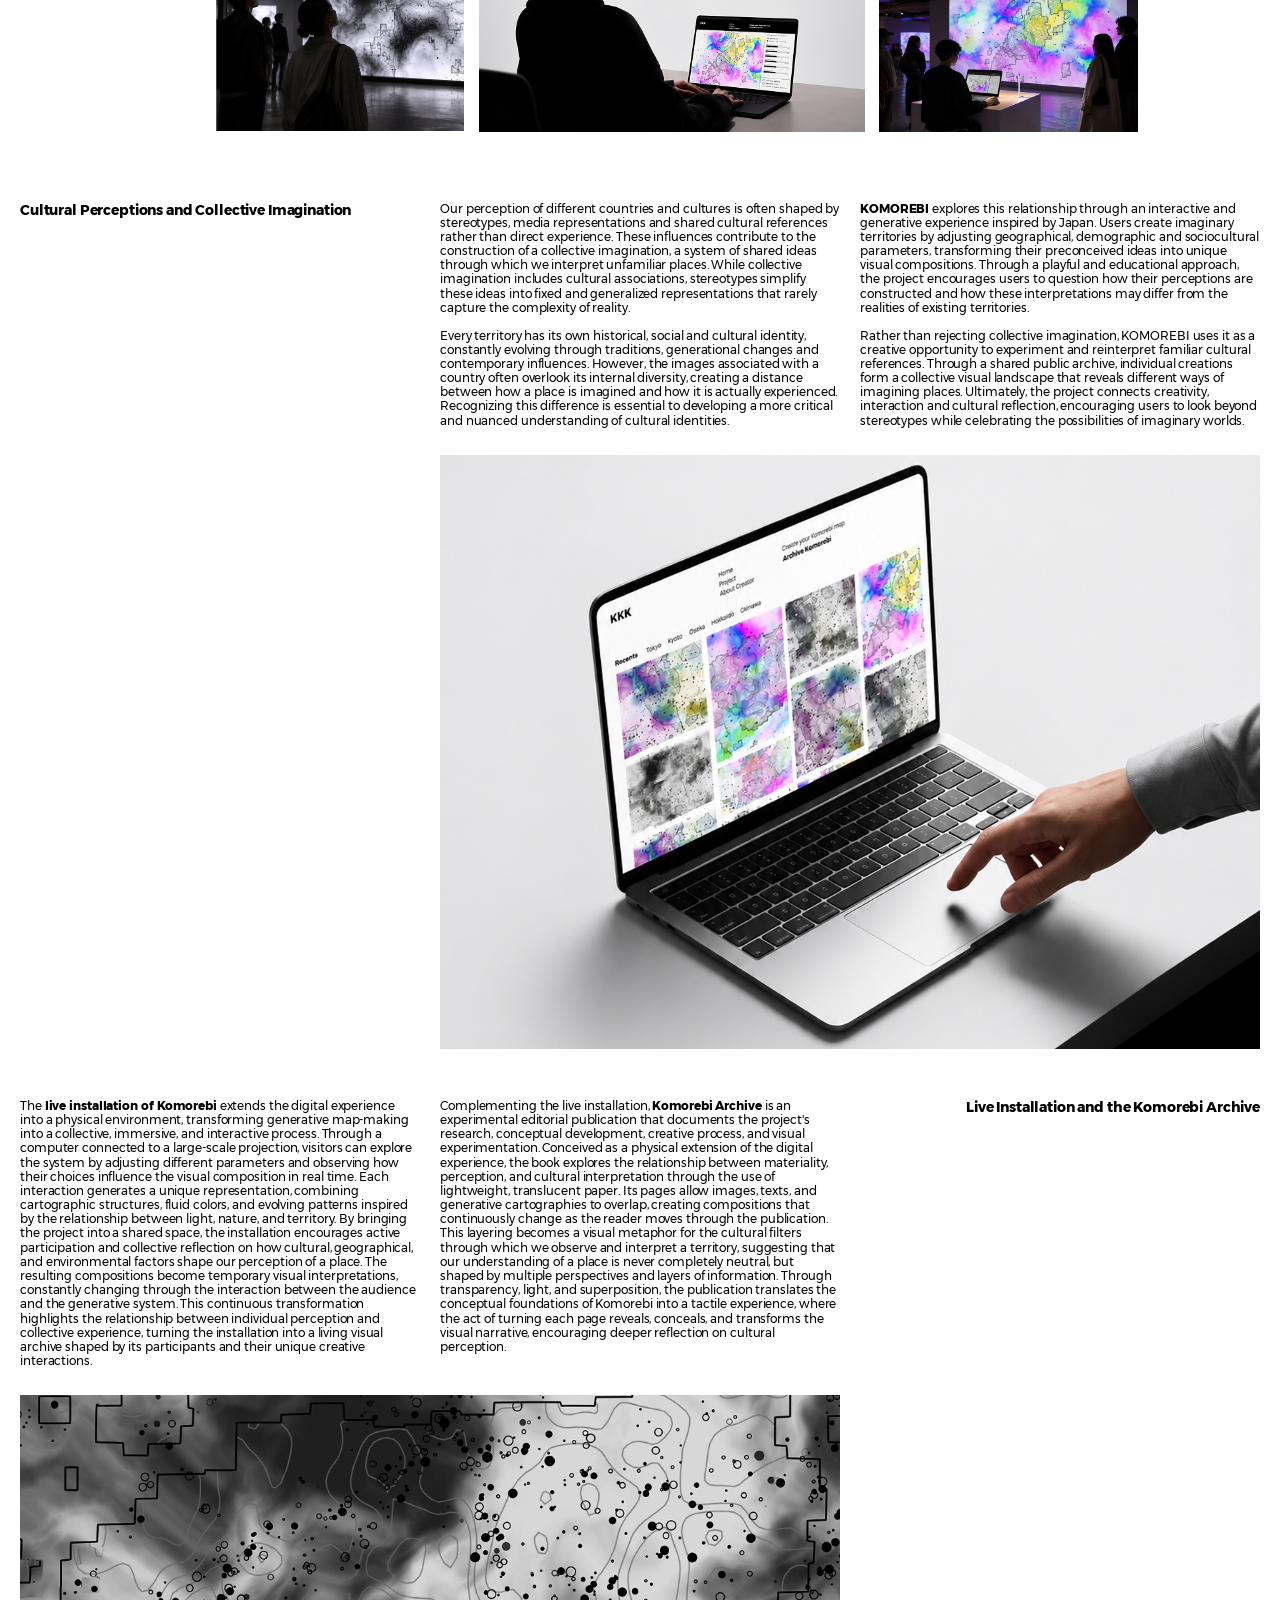
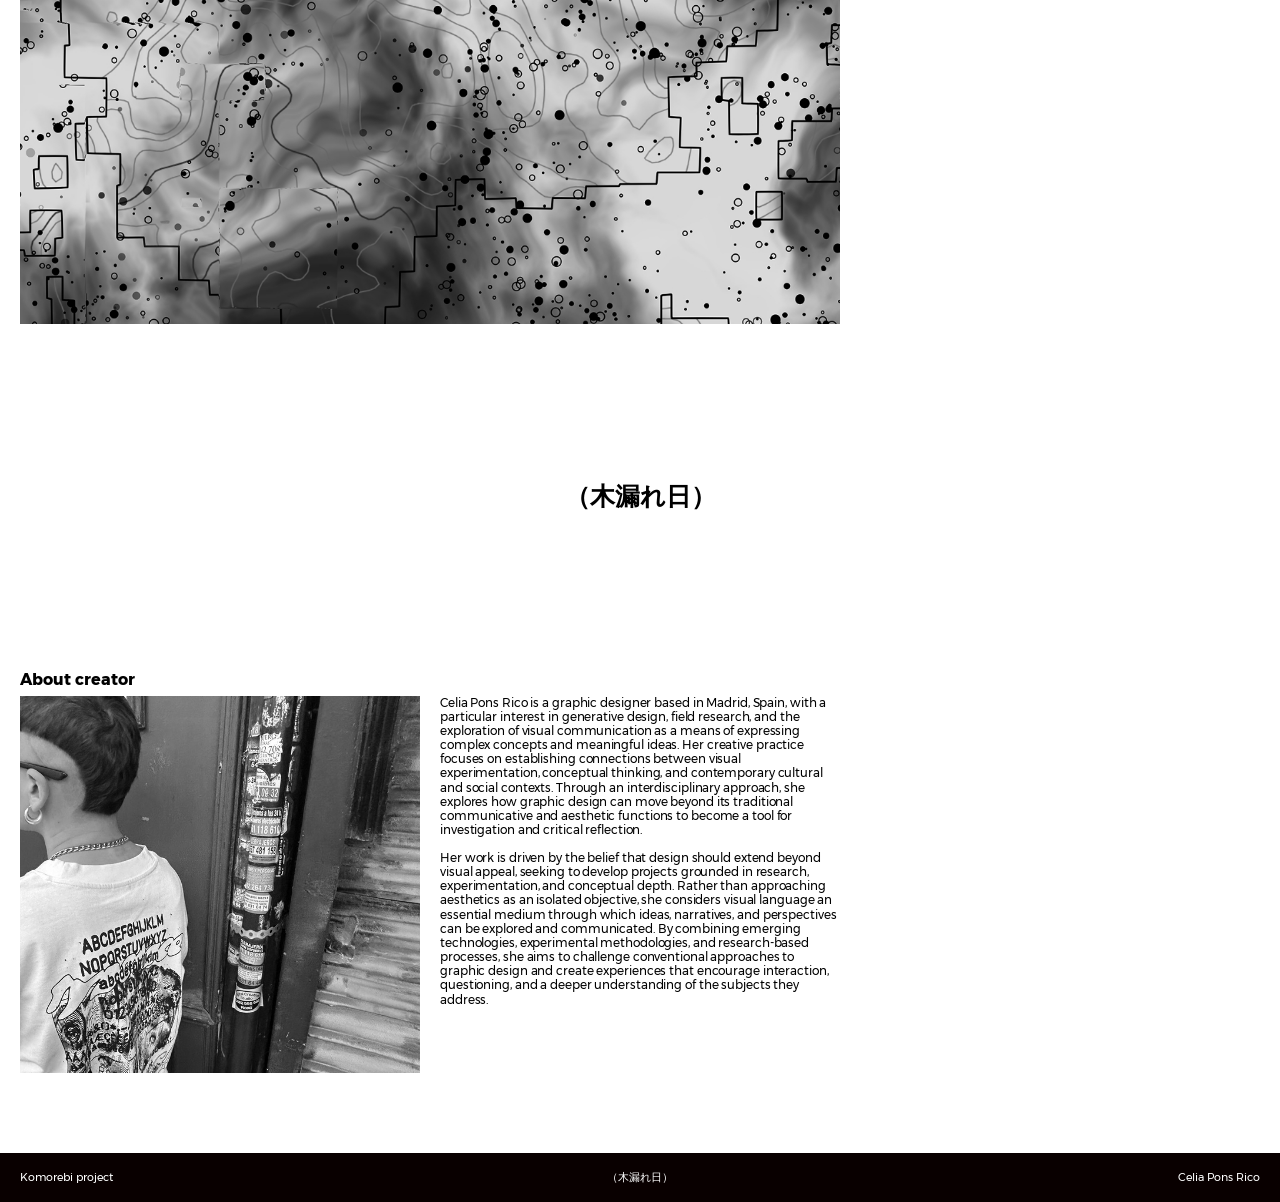
==== commit a89c6c26: "Actualizacion de KOMOREBI: ajustes tipograficos y mejoras" ====
--- a/index.html
+++ b/index.html
@@ -227,7 +227,7 @@
 
             <div class="bloque-instalacion">
 
-                <h2>Live Installation and the Komorebi Editorial Archive</h2>
+                <h2>Live Installation and the Komorebi Archive</h2>
 
                 <div class="texto-columnas">
 
--- a/style.css
+++ b/style.css
@@ -1039,3 +1039,46 @@
         transition: none;
     }
 }
+
+
+/* ===================================
+   TIPOGRAFÍA DESKTOP +1 PT
+   HOME
+=================================== */
+
+@media (min-width: 1101px) {
+
+    .logo,
+    .kanji {
+        font-size: 25.333px;
+    }
+
+    .grupo-nav a,
+    .pie-pagina {
+        font-size: 11.333px;
+    }
+
+    .seccion-home h1 {
+        font-size: 23.333px;
+    }
+
+    .texto-editorial h2,
+    .bloque-instalacion h2 {
+        font-size: 14.333px;
+    }
+
+    .texto-columnas p,
+    .bloque-instalacion .texto-columnas p,
+    .creator-texto p {
+        font-size: 12.333px;
+    }
+
+    .seccion-creator h2 {
+        font-size: 16.333px;
+    }
+
+    .grupo-nav a {
+        line-height: 16.333px;
+    }
+
+}
